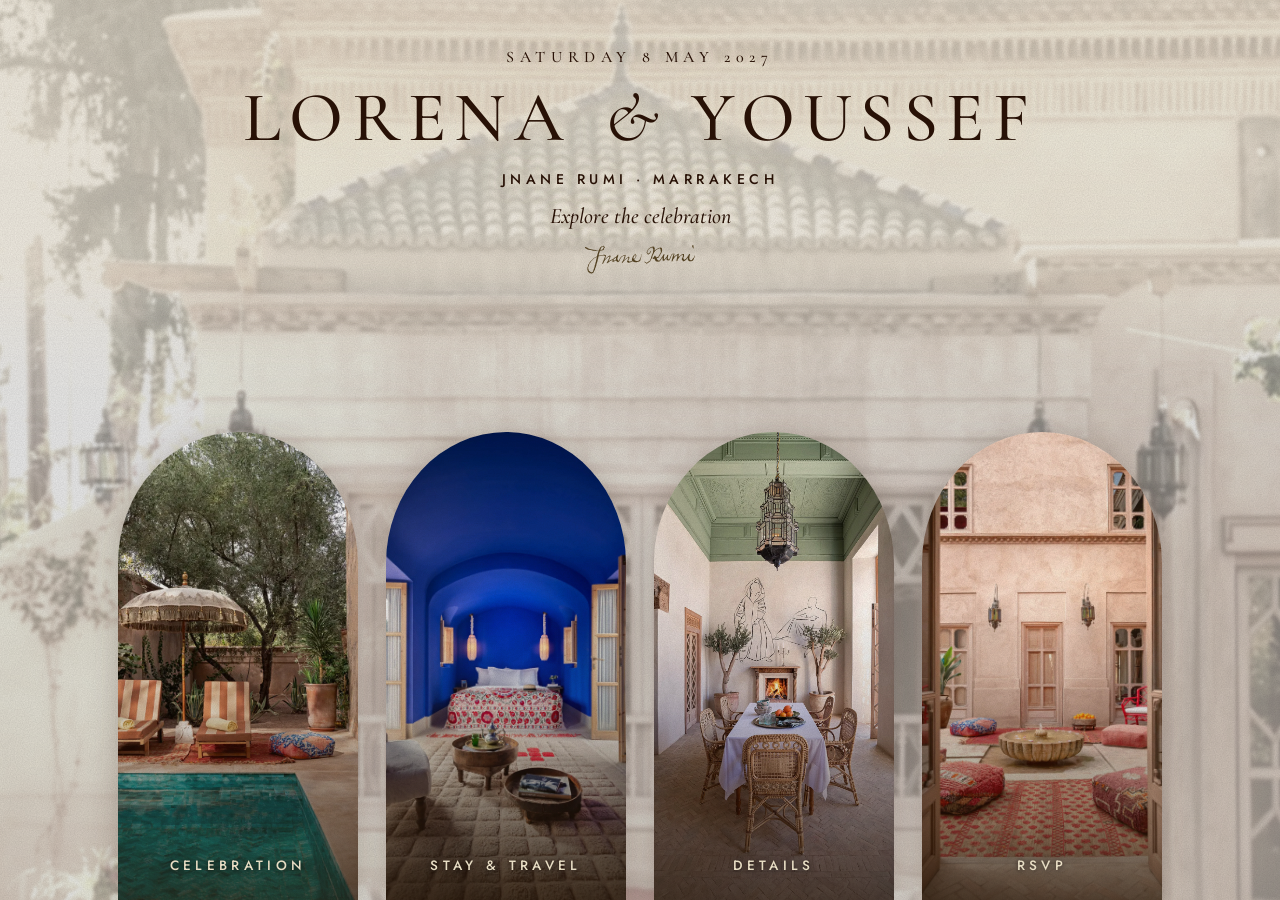
==== docs/index.html @ b81b7861 "Lorena & Youssef wedding site Static multi-page site (GitHub Pages from docs/), RSVP form posting to" ====
<!doctype html>
<html lang="en">
<head>
<meta charset="utf-8">
<meta name="viewport" content="width=device-width,initial-scale=1">
<title>Lorena &amp; Youssef · 8 May 2027 · Marrakech</title>
<meta name="description" content="Lorena and Youssef are getting married at Jnane Rumi, Marrakech — Thursday 6 to Saturday 8 May 2027.">
<meta name="robots" content="noindex,nofollow">
<meta name="theme-color" content="#2A1808">
<meta property="og:type" content="website">
<meta property="og:title" content="Lorena &amp; Youssef · 8 May 2027">
<meta property="og:description" content="Join us at Jnane Rumi, Marrakech. Schedule, where to stay and RSVP.">
<meta property="og:url" content="https://lorenaandyoussef.com/">
<meta property="og:image" content="https://lorenaandyoussef.com/assets/img/og.jpg">
<link rel="icon" href="assets/img/favicon.svg" type="image/svg+xml">
<link rel="preconnect" href="https://fonts.googleapis.com">
<link rel="preconnect" href="https://fonts.gstatic.com" crossorigin>
<link href="https://fonts.googleapis.com/css2?family=Cormorant+Garamond:ital,wght@0,400;0,500;0,600;1,400;1,500&family=Jost:wght@300;400;500&display=swap" rel="stylesheet">
<link rel="stylesheet" href="assets/site.css">
<link rel="preload" as="image" href="assets/img/hero.webp">
</head>
<body class="home">
<a class="skip" href="#doors">Skip to the menu</a>
<div class="hero-bg" aria-hidden="true"></div>
<div class="veil" aria-hidden="true"></div>

<header class="hero">
  <p class="date">Saturday 8 May 2027</p>
  <h1>Lorena <span class="amp">&amp;</span> Youssef</h1>
  <p class="where">Jnane Rumi · Marrakech</p>
  <p class="hint">Explore the celebration</p>
  <img class="logo" src="assets/img/jnane-rumi.svg" alt="Jnane Rumi" width="110" height="29">
</header>

<nav aria-label="Main">
  <ul class="doors" id="doors">
    <li><a class="door" href="celebration.html"><img src="assets/img/pool.webp" alt=""><span>Celebration</span></a></li>
    <li><a class="door" href="stay.html"><img src="assets/img/blue-room.webp" alt=""><span>Stay &amp; Travel</span></a></li>
    <li><a class="door" href="details.html"><img src="assets/img/dining.webp" alt=""><span>Details</span></a></li>
    <li><a class="door" href="rsvp.html"><img src="assets/img/courtyard.webp" alt=""><span>RSVP</span></a></li>
  </ul>
</nav>
<div class="grain" aria-hidden="true"></div>
</body>
</html>
---- docs/assets/site.css ----
/* Lorena & Youssef — shared styles */
@view-transition{navigation:auto}

:root{
  --serif:'Cormorant Garamond',Georgia,serif;
  --sans:'Jost',system-ui,sans-serif;
  --ink:#F6EBD0;
  --ink-soft:rgba(246,235,208,.78);
  --line:rgba(246,235,208,.28);
  --dark:#2A1206;
  --cream:#F6ECD8;
  --acc:#E3B26A;
  --bg:#2A1808;
  --shade:rgba(32,18,6,.72);
}
/* per-room accents (the "rooms" of the riad) */
body.celebration{--acc:#EBBB62;--bg:#1E2A4F}
body.stay{--acc:#E9D9A0;--bg:#12402A}
body.details{--acc:#D19A45;--bg:#2A1808}
body.rsvp{--acc:#E2A08D;--bg:#3A1510}

*{box-sizing:border-box;margin:0;padding:0}
html{scroll-behavior:smooth;scroll-padding-top:150px;-webkit-text-size-adjust:100%}
body{font-family:var(--sans);font-weight:300;color:var(--ink);background:var(--bg);min-height:100vh;overflow-x:clip;-webkit-font-smoothing:antialiased;line-height:1.5}
img{display:block;max-width:100%}
a{color:inherit}
button{font:inherit;color:inherit;background:none;border:0;cursor:pointer}
:focus-visible{outline:2px solid var(--acc);outline-offset:3px}
.sr-only{position:absolute;width:1px;height:1px;overflow:hidden;clip:rect(0 0 0 0);white-space:nowrap}
.skip{position:absolute;left:12px;top:-60px;z-index:100;background:var(--cream);color:var(--dark);padding:10px 16px;text-decoration:none}
.skip:focus{top:12px}

/* film grain over everything */
.grain{position:fixed;inset:0;pointer-events:none;z-index:60;opacity:.2;mix-blend-mode:multiply;
  background-image:url("data:image/svg+xml;utf8,<svg xmlns='http://www.w3.org/2000/svg' width='260' height='260'><filter id='n'><feTurbulence type='fractalNoise' baseFrequency='.85' numOctaves='3' stitchTiles='stitch'/><feColorMatrix values='0 0 0 0 0  0 0 0 0 0  0 0 0 0 0  0 0 0 .55 0'/></filter><rect width='100%' height='100%' filter='url(%23n)'/></svg>")}

/* ───────── Interior pages: photo backdrop ───────── */
.room{position:fixed;inset:0;z-index:-1;background:var(--bg) center/cover no-repeat;view-transition-name:room}
.room::after{content:"";position:absolute;inset:0;
  background:radial-gradient(ellipse 70% 85% at 50% 40%,rgba(28,15,5,.4),rgba(28,15,5,0) 70%),
             linear-gradient(to bottom,rgba(32,18,6,.7),rgba(32,18,6,.72) 40%,rgba(32,18,6,.86))}
main{text-shadow:0 1px 2px rgba(20,10,3,.55),0 0 22px rgba(20,10,3,.45)}

/* ───────── Header (every interior page) ───────── */
.topbar{position:fixed;top:0;left:0;right:0;z-index:20;display:flex;align-items:center;justify-content:space-between;gap:24px;
  height:76px;padding:0 clamp(18px,4vw,48px);
  background:rgba(24,12,4,.8);-webkit-backdrop-filter:blur(10px);backdrop-filter:blur(10px);border-bottom:1px solid rgba(246,235,208,.12);view-transition-name:topbar}
.brand{font-family:var(--serif);font-weight:500;font-size:22px;letter-spacing:.1em;text-decoration:none;white-space:nowrap;text-shadow:0 1px 8px rgba(0,0,0,.5)}
.brand:hover{opacity:.8}
.nav{display:flex;gap:clamp(18px,3vw,40px);list-style:none}
.nav a{display:block;font-size:12px;font-weight:500;letter-spacing:.28em;text-transform:uppercase;text-decoration:none;white-space:nowrap;
  padding:8px 0;border-bottom:1px solid transparent;opacity:.8;transition:opacity .3s,border-color .3s;text-shadow:0 1px 6px rgba(0,0,0,.6)}
.nav a:hover{opacity:1}
.nav a[aria-current=page]{opacity:1;border-color:var(--acc)}

/* ───────── Layout & type ───────── */
.wrap{max-width:960px;margin:0 auto;padding:132px clamp(22px,7vw,110px) 90px}
.center{text-align:center}
.eyebrow{font-size:12px;font-weight:400;letter-spacing:.3em;text-transform:uppercase;margin:12px 0}
.title{font-family:var(--serif);font-weight:500;font-size:clamp(40px,6vw,76px);line-height:1.02;margin-bottom:14px}
.title.sm{font-size:clamp(30px,4vw,40px)}
.sub{font-family:var(--serif);font-style:italic;font-size:clamp(21px,2.5vw,30px);line-height:1.3;margin-bottom:28px}
.item{font-family:var(--serif);font-weight:500;font-size:clamp(23px,2.5vw,30px);line-height:1.2}
.note{font-size:14px;letter-spacing:.06em;margin:5px 0;color:var(--ink-soft)}
.note.it{font-family:var(--serif);font-style:italic;font-size:17px;letter-spacing:.02em}
.body{font-size:17px;letter-spacing:.04em;line-height:1.7;margin:8px 0}
.rule{width:34px;height:1px;background:currentColor;margin:14px auto}
.split{height:1px;background:var(--line);margin:56px 0}
.link{font-family:var(--serif);font-style:italic;font-size:21px;text-decoration:none;border-bottom:1px solid currentColor;display:inline-block;margin:10px 18px 10px 0}
.link:hover{color:var(--acc)}
.center .link{margin:10px 12px}
.btn{display:inline-block;border:1px solid currentColor;padding:15px 44px;letter-spacing:.3em;font-size:13px;font-weight:400;text-transform:uppercase;text-decoration:none;transition:background .3s,color .3s}
.btn:hover{background:var(--ink);color:var(--dark);text-shadow:none}
.btn.solid{background:var(--ink);color:var(--dark);text-shadow:none;font-family:var(--serif);font-size:21px;letter-spacing:.05em;text-transform:none}
.btn.solid:hover{background:var(--acc)}
.btn[disabled]{opacity:.6;cursor:wait}
.actions{margin-top:30px;display:flex;flex-wrap:wrap;gap:8px 4px;align-items:center;justify-content:center}

.rows .row{display:grid;grid-template-columns:minmax(120px,190px) 1fr;gap:6px 34px;align-items:baseline;padding:15px 0;border-bottom:1px solid var(--line)}
.rows .row:last-child{border-bottom:0}
.rows .t{text-align:right}
.rows.plain .row{grid-template-columns:1fr}
.grid2{display:grid;grid-template-columns:1fr 1fr;gap:40px 56px}

/* ───────── Celebration: day sub-nav + sections ───────── */
.days{position:sticky;top:76px;z-index:15;display:flex;justify-content:center;gap:clamp(16px,4vw,40px);padding:12px 16px 14px;margin:0 calc(50% - 50vw) 10px;
  background:rgba(24,12,4,.8);-webkit-backdrop-filter:blur(10px);backdrop-filter:blur(10px);border-bottom:1px solid rgba(246,235,208,.12)}
.days a{font-family:var(--serif);font-style:italic;font-size:22px;text-decoration:none;border-bottom:1px solid transparent;padding-bottom:3px;opacity:.85}
.days a:hover,.days a.on{opacity:1;border-color:var(--acc)}
.days small{font-family:var(--sans);font-style:normal;font-size:11px;letter-spacing:.2em;margin-left:6px;opacity:.8}
.day{padding:56px 0 30px;border-top:1px solid var(--line)}
.day:first-of-type{border-top:0;padding-top:26px}
.day .rows{max-width:640px;margin:0 auto 20px;text-align:left}
.tag{display:inline-block;font-size:11px;letter-spacing:.24em;text-transform:uppercase;border:1px solid var(--acc);color:var(--acc);padding:3px 10px;margin-top:6px}
.place{font-family:var(--serif);font-size:32px}
.time{font-family:var(--serif);font-size:34px;margin:10px 0}

/* ───────── Stay ───────── */
.hotels{margin:40px 0 0}
.hotel .num{font-size:12px;letter-spacing:.3em;color:var(--acc)}
.hotel .item{margin:4px 0 2px}
.hotel .link{font-size:19px}
#staymap{height:clamp(340px,52vh,520px);margin:30px 0 8px;border-radius:6px;overflow:hidden;border:1px solid var(--line);box-shadow:0 20px 60px rgba(10,5,1,.45);background:#2a2318}
#staymap .leaflet-tile-pane{filter:sepia(.45) saturate(.6) brightness(.97) contrast(.9)}
#staymap .leaflet-control-attribution{background:rgba(246,236,216,.8);color:#3A1E12;font-size:10px;text-shadow:none}
#staymap .leaflet-control-attribution a{color:#3A1E12}
#staymap .leaflet-bar a{background:var(--cream);color:var(--dark);text-shadow:none}
.mpin{display:flex;align-items:center;justify-content:center;width:24px;height:24px;border-radius:50%;font-weight:500;font-size:11px;color:#12402A;background:#F3EBCB;border:2px solid #12402A;box-shadow:0 2px 8px rgba(0,0,0,.4);text-shadow:none}
.mvenue{width:22px;height:22px;background:#E9D9A0;border:3px solid var(--dark);border-radius:50% 50% 50% 0;transform:rotate(-45deg);box-shadow:0 3px 10px rgba(0,0,0,.5)}
.mlabel{font-family:var(--serif);font-style:italic;font-size:17px;color:var(--dark);white-space:nowrap;text-shadow:0 0 4px var(--cream),0 0 10px var(--cream),0 0 16px var(--cream);pointer-events:none;transform:translate(-50%,-50%)}
.mlabel.v{font-style:normal;font-weight:600;font-size:14px;letter-spacing:.08em;text-transform:uppercase;position:absolute;left:18px;top:-30px;transform:none}
.leaflet-popup-content-wrapper,.leaflet-popup-tip{background:var(--cream);color:var(--dark);text-shadow:none;border-radius:4px}
.leaflet-popup-content{font-family:var(--sans);font-size:13px;margin:12px 16px;line-height:1.5}
.leaflet-popup-content b{font-family:var(--serif);font-size:18px;font-weight:500;display:block}
.areas{display:grid;grid-template-columns:repeat(2,minmax(0,1fr));gap:28px 34px;margin:30px 0 10px}
.area{all:unset;cursor:pointer;display:block}
.area:focus-visible{outline:2px solid var(--acc);outline-offset:6px}
.area .sw{display:inline-block;width:10px;height:10px;border-radius:50%;margin-right:10px;vertical-align:middle}
.area h3{font-family:var(--serif);font-weight:500;font-size:26px;margin:6px 0 2px}
.area .km{font-size:12px;letter-spacing:.24em;text-transform:uppercase}
.area p{font-size:15px;line-height:1.6;letter-spacing:.03em}
.area:hover h3{text-decoration:underline;text-underline-offset:5px;text-decoration-thickness:1px}

/* ───────── Details ───────── */
.dress .row{grid-template-columns:1fr 1fr}
.facts{display:grid;grid-template-columns:repeat(2,minmax(0,1fr));gap:26px 48px;margin-top:20px}
.facts h3{font-family:var(--serif);font-weight:500;font-size:24px;margin-bottom:4px}
.facts p{font-size:15px;line-height:1.65;letter-spacing:.03em;color:var(--ink-soft)}

/* ───────── RSVP form ───────── */
.form{max-width:680px;margin:0 auto;text-align:left}
.formrow{display:grid;grid-template-columns:1fr 1fr;gap:0 22px}
.field{display:flex;flex-direction:column;gap:7px;margin-bottom:18px}
.field label,.resp legend{font-family:var(--serif);font-size:19px}
.field .hint{font-size:13px;color:var(--ink-soft);letter-spacing:.04em}
.field input,.field textarea{width:100%;padding:13px 14px;font:inherit;font-size:16px;background:rgba(32,18,6,.55);color:var(--ink);border:1px solid rgba(246,235,208,.45);border-radius:2px;text-shadow:none}
.field input:focus,.field textarea:focus{border-color:var(--acc);outline:0;box-shadow:0 0 0 1px var(--acc)}
.field textarea{min-height:92px;resize:vertical}
.field.hp{position:absolute;left:-9999px;width:1px;height:1px;overflow:hidden}
.resp{border:0;border-bottom:1px solid var(--line);padding:16px 0;display:grid;grid-template-columns:1fr auto;gap:8px 20px;align-items:center}
.resp legend{float:left;width:100%;padding:0}
.resp legend .item{display:block}
.resp .yn{display:flex;gap:22px}
.resp .yn label{display:flex;gap:8px;align-items:center;cursor:pointer;font-size:16px}
.resp input{appearance:none;-webkit-appearance:none;width:22px;height:22px;border:1px solid currentColor;border-radius:50%;display:grid;place-content:center;cursor:pointer;margin:0}
.resp input::after{content:"";width:12px;height:12px;border-radius:50%;background:currentColor;transform:scale(0);transition:transform .2s}
.resp input:checked::after{transform:scale(1)}
.resp input:focus-visible{outline:2px solid var(--acc);outline-offset:3px}
.msg{min-height:1.5em;color:#FFD3B8;font-size:15px;margin:8px 0}
.msg.ok{color:var(--ink-soft)}
.shake{animation:shake .4s}
@keyframes shake{25%{transform:translateX(-6px)}75%{transform:translateX(6px)}}
.plans{max-width:540px;margin:10px auto 14px}
.plans .row{grid-template-columns:1fr auto;gap:20px}
.notice{border:1px solid var(--acc);padding:14px 18px;margin:0 auto 26px;max-width:680px;font-size:15px;text-align:left}
[hidden]{display:none!important}

/* ───────── Footer ───────── */
.next{display:flex;justify-content:space-between;align-items:baseline;gap:20px;max-width:640px;margin:80px auto 0;padding-top:28px;border-top:1px solid var(--line);text-decoration:none}
.next .lbl{font-size:12px;letter-spacing:.3em;text-transform:uppercase}
.next .to{font-family:var(--serif);font-style:italic;font-size:clamp(24px,3vw,34px);transition:transform .35s}
.next:hover .to{transform:translateX(8px)}
.foot{text-align:center;margin-top:44px;font-size:13px;letter-spacing:.08em;color:var(--ink-soft)}
.foot a{text-underline-offset:4px}

/* ───────── Home ───────── */
body.home{background:#E9D6B8;color:var(--dark);overflow:hidden;height:100vh;height:100dvh}
.home .hero-bg{position:fixed;inset:0;background:url(img/hero.webp) center 40%/cover;filter:brightness(1.45) saturate(.3) contrast(.82) blur(1.5px);transform:scale(1.03)}
.home .hero-bg::after{content:"";position:absolute;inset:0;background:linear-gradient(to bottom,rgba(246,235,212,.25),rgba(240,220,190,.35) 30%,rgba(232,205,170,.42) 55%,rgba(220,185,148,.55))}
.home .veil{position:fixed;left:0;right:0;top:0;height:52vh;pointer-events:none;
  background:linear-gradient(to bottom,rgba(246,236,216,.62),rgba(246,236,216,.5) 55%,rgba(246,236,216,0));
  -webkit-mask-image:linear-gradient(to bottom,#000 60%,transparent);mask-image:linear-gradient(to bottom,#000 60%,transparent)}
.hero{position:relative;z-index:2;text-align:center;padding-top:5vh;text-shadow:0 0 12px rgba(246,235,212,.95),0 0 28px rgba(246,235,212,.8)}
.hero .date{font-family:var(--serif);font-weight:500;font-size:16px;letter-spacing:.35em;text-transform:uppercase;margin-bottom:14px}
.hero h1{font-family:var(--serif);font-weight:500;font-size:clamp(30px,5.5vw,82px);letter-spacing:.12em;text-transform:uppercase;line-height:1;white-space:nowrap}
.hero h1 .amp{font-style:italic;font-weight:400;letter-spacing:0;padding:0 .12em}
.hero .where{font-size:14px;font-weight:500;letter-spacing:.32em;text-transform:uppercase;margin:16px 0 10px}
.hero .hint{font-family:var(--serif);font-style:italic;font-size:22px;font-weight:500}
.hero .logo{width:110px;margin:12px auto 0;filter:brightness(.3) sepia(1) saturate(2.2) brightness(.75)}
.doors{position:fixed;z-index:3;left:0;right:0;bottom:0;height:52vh;display:flex;justify-content:center;align-items:flex-end;gap:28px;padding:0 clamp(20px,5vw,80px);list-style:none}
.doors li{flex:1;max-width:240px;height:100%}
.door{display:block;position:relative;height:100%;border-radius:50% 50% 0 0/28% 28% 0 0;overflow:hidden;box-shadow:0 4px 30px rgba(58,30,18,.25);transition:transform .5s,box-shadow .5s;text-decoration:none}
.door:hover,.door:focus-visible{transform:translateY(-12px);box-shadow:0 8px 50px rgba(58,30,18,.4)}
.door img{width:100%;height:100%;object-fit:cover}
.door::after{content:"";position:absolute;inset:0;background:linear-gradient(to top,rgba(42,24,8,.75),rgba(42,24,8,.15) 40%,transparent 65%)}
.door span{position:absolute;z-index:1;left:0;right:0;bottom:24px;text-align:center;font-size:13.5px;font-weight:500;letter-spacing:.32em;text-transform:uppercase;color:var(--ink);text-shadow:0 1px 6px rgba(0,0,0,.7)}

/* ───────── 404 ───────── */
.lost{min-height:100vh;display:flex;flex-direction:column;align-items:center;justify-content:center;text-align:center;padding:40px 22px}

/* ───────── Small screens ───────── */
@media (max-width:760px){
  html{scroll-padding-top:170px}
  .topbar{height:auto;flex-direction:column;gap:6px;padding:12px 16px 14px}
  .brand{font-size:19px}
  .nav{gap:18px;flex-wrap:wrap;justify-content:center}
  .nav a{font-size:10.5px;letter-spacing:.18em;padding:6px 0}
  .wrap{padding-top:124px}
  .days{top:90px}
  .days a{font-size:19px}
  .grid2,.formrow,.areas,.facts,.dress .row,.rows .row{grid-template-columns:1fr}
  .rows .t{text-align:left}
  .resp{grid-template-columns:1fr}
  body.home{overflow:auto;height:auto;min-height:100dvh}
  .hero{padding-top:7vh}
  .hero h1{font-size:clamp(24px,8vw,50px);white-space:normal}
  .doors{position:relative;height:auto;display:grid;grid-template-columns:1fr 1fr;gap:14px;padding:28px 16px 24px}
  .doors li{max-width:none;height:auto}
  .door{aspect-ratio:3/4}
  .door span{font-size:11px;letter-spacing:.24em;bottom:16px}
}
@media (prefers-reduced-motion:reduce){
  *,*::before,*::after{animation:none!important;transition:none!important;scroll-behavior:auto!important}
  @view-transition{navigation:none}
}
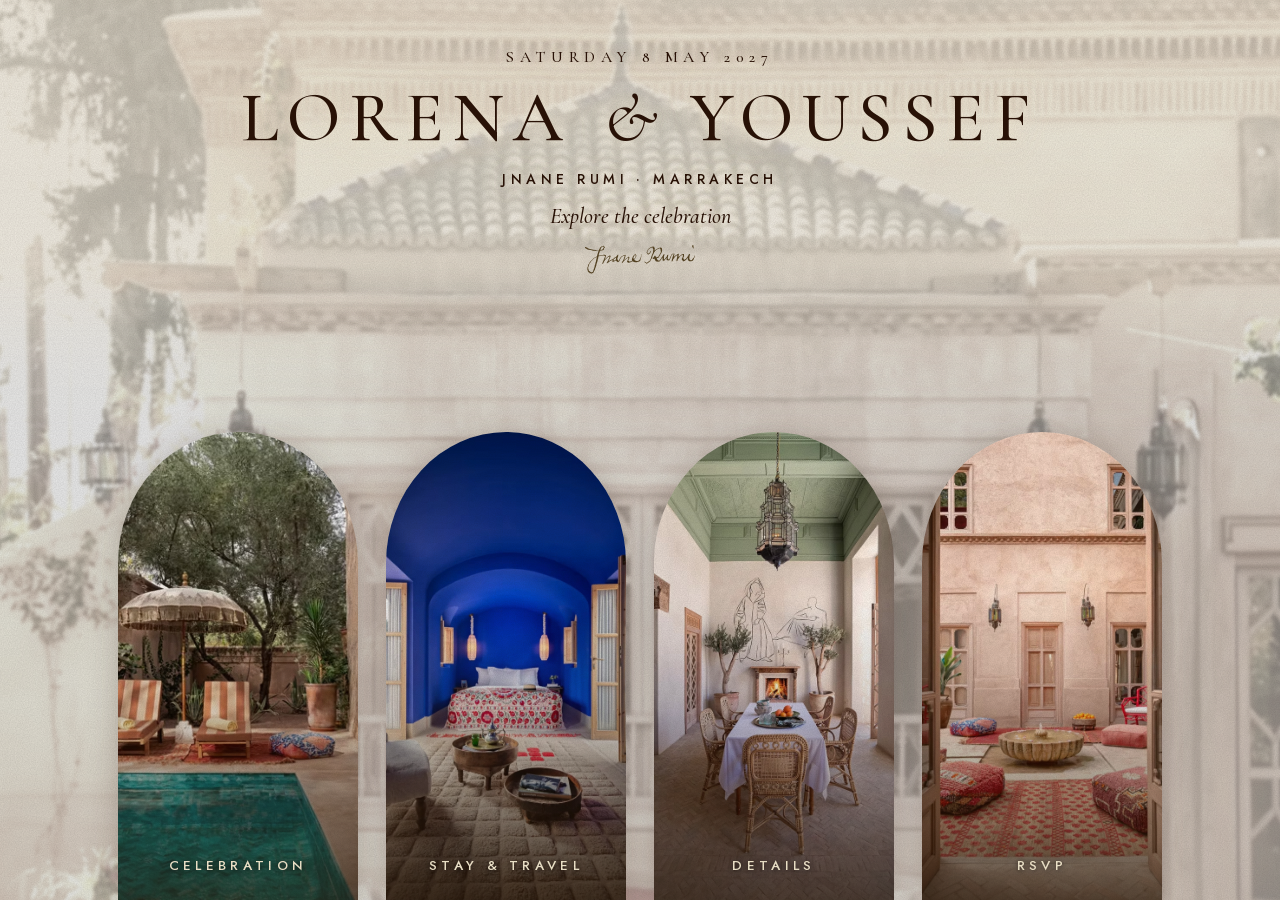
==== commit dabedd0f: "Faster loading and plus-one RSVPs - Door photos use 720px AVIFs; page backgrounds use AVIF (WebP fal" ====
--- a/docs/index.html
+++ b/docs/index.html
@@ -13,11 +13,9 @@
 <meta property="og:url" content="https://lorenaandyoussef.com/">
 <meta property="og:image" content="https://lorenaandyoussef.com/assets/img/og.jpg">
 <link rel="icon" href="assets/img/favicon.svg" type="image/svg+xml">
-<link rel="preconnect" href="https://fonts.googleapis.com">
-<link rel="preconnect" href="https://fonts.gstatic.com" crossorigin>
-<link href="https://fonts.googleapis.com/css2?family=Cormorant+Garamond:ital,wght@0,400;0,500;0,600;1,400;1,500&family=Jost:wght@300;400;500&display=swap" rel="stylesheet">
+<link rel="preload" href="assets/fonts/cormorant-normal-latin.woff2" as="font" type="font/woff2" crossorigin>
 <link rel="stylesheet" href="assets/site.css">
-<link rel="preload" as="image" href="assets/img/hero.webp">
+<link rel="preload" href="assets/img/bg-hero.avif" as="image" type="image/avif">
 </head>
 <body class="home">
 <a class="skip" href="#doors">Skip to the menu</a>
@@ -34,10 +32,10 @@
 
 <nav aria-label="Main">
   <ul class="doors" id="doors">
-    <li><a class="door" href="celebration.html"><img src="assets/img/pool.webp" alt=""><span>Celebration</span></a></li>
-    <li><a class="door" href="stay.html"><img src="assets/img/blue-room.webp" alt=""><span>Stay &amp; Travel</span></a></li>
-    <li><a class="door" href="details.html"><img src="assets/img/dining.webp" alt=""><span>Details</span></a></li>
-    <li><a class="door" href="rsvp.html"><img src="assets/img/courtyard.webp" alt=""><span>RSVP</span></a></li>
+    <li><a class="door" href="celebration.html"><picture><source srcset="assets/img/door-pool.avif" type="image/avif"><img src="assets/img/pool.webp" alt="" width="480" height="720" decoding="async" fetchpriority="high"></picture><span>Celebration</span></a></li>
+    <li><a class="door" href="stay.html"><picture><source srcset="assets/img/door-blue-room.avif" type="image/avif"><img src="assets/img/blue-room.webp" alt="" width="480" height="720" decoding="async" fetchpriority="high"></picture><span>Stay &amp; Travel</span></a></li>
+    <li><a class="door" href="details.html"><picture><source srcset="assets/img/door-dining.avif" type="image/avif"><img src="assets/img/dining.webp" alt="" width="480" height="720" decoding="async" fetchpriority="high"></picture><span>Details</span></a></li>
+    <li><a class="door" href="rsvp.html"><picture><source srcset="assets/img/door-courtyard.avif" type="image/avif"><img src="assets/img/courtyard.webp" alt="" width="480" height="720" decoding="async" fetchpriority="high"></picture><span>RSVP</span></a></li>
   </ul>
 </nav>
 <div class="grain" aria-hidden="true"></div>
--- a/docs/assets/site.css
+++ b/docs/assets/site.css
@@ -1,5 +1,13 @@
 /* Lorena & Youssef — shared styles */
 @view-transition{navigation:auto}
+
+/* fonts: self-hosted Cormorant Garamond + Jost (SIL OFL), latin + latin-ext */
+@font-face{font-family:'Cormorant Garamond';font-style:italic;font-weight:400 500;font-display:swap;src:url(fonts/cormorant-italic-latin.woff2) format('woff2');unicode-range:U+0000-00FF, U+0131, U+0152-0153, U+02BB-02BC, U+02C6, U+02DA, U+02DC, U+0304, U+0308, U+0329, U+2000-206F, U+20AC, U+2122, U+2191, U+2193, U+2212, U+2215, U+FEFF, U+FFFD}
+@font-face{font-family:'Cormorant Garamond';font-style:normal;font-weight:400 600;font-display:swap;src:url(fonts/cormorant-normal-latin.woff2) format('woff2');unicode-range:U+0000-00FF, U+0131, U+0152-0153, U+02BB-02BC, U+02C6, U+02DA, U+02DC, U+0304, U+0308, U+0329, U+2000-206F, U+20AC, U+2122, U+2191, U+2193, U+2212, U+2215, U+FEFF, U+FFFD}
+@font-face{font-family:'Jost';font-style:normal;font-weight:300 500;font-display:swap;src:url(fonts/jost-normal-latin.woff2) format('woff2');unicode-range:U+0000-00FF, U+0131, U+0152-0153, U+02BB-02BC, U+02C6, U+02DA, U+02DC, U+0304, U+0308, U+0329, U+2000-206F, U+20AC, U+2122, U+2191, U+2193, U+2212, U+2215, U+FEFF, U+FFFD}
+@font-face{font-family:'Cormorant Garamond';font-style:italic;font-weight:400 500;font-display:swap;src:url(fonts/cormorant-italic-latin-ext.woff2) format('woff2');unicode-range:U+0100-02BA, U+02BD-02C5, U+02C7-02CC, U+02CE-02D7, U+02DD-02FF, U+0304, U+0308, U+0329, U+1D00-1DBF, U+1E00-1E9F, U+1EF2-1EFF, U+2020, U+20A0-20AB, U+20AD-20C4, U+2113, U+2C60-2C7F, U+A720-A7FF}
+@font-face{font-family:'Cormorant Garamond';font-style:normal;font-weight:400 600;font-display:swap;src:url(fonts/cormorant-normal-latin-ext.woff2) format('woff2');unicode-range:U+0100-02BA, U+02BD-02C5, U+02C7-02CC, U+02CE-02D7, U+02DD-02FF, U+0304, U+0308, U+0329, U+1D00-1DBF, U+1E00-1E9F, U+1EF2-1EFF, U+2020, U+20A0-20AB, U+20AD-20C4, U+2113, U+2C60-2C7F, U+A720-A7FF}
+@font-face{font-family:'Jost';font-style:normal;font-weight:300 500;font-display:swap;src:url(fonts/jost-normal-latin-ext.woff2) format('woff2');unicode-range:U+0100-02BA, U+02BD-02C5, U+02C7-02CC, U+02CE-02D7, U+02DD-02FF, U+0304, U+0308, U+0329, U+1D00-1DBF, U+1E00-1E9F, U+1EF2-1EFF, U+2020, U+20A0-20AB, U+20AD-20C4, U+2113, U+2C60-2C7F, U+A720-A7FF}
 
 :root{
   --serif:'Cormorant Garamond',Georgia,serif;
@@ -39,6 +47,10 @@
 .room::after{content:"";position:absolute;inset:0;
   background:radial-gradient(ellipse 70% 85% at 50% 40%,rgba(28,15,5,.4),rgba(28,15,5,0) 70%),
              linear-gradient(to bottom,rgba(32,18,6,.7),rgba(32,18,6,.72) 40%,rgba(32,18,6,.86))}
+body.celebration .room{background-image:url(img/pool.webp);background-image:image-set(url(img/bg-pool.avif) type("image/avif"),url(img/pool.webp) type("image/webp"))}
+body.stay .room{background-image:url(img/blue-room.webp);background-image:image-set(url(img/bg-blue-room.avif) type("image/avif"),url(img/blue-room.webp) type("image/webp"))}
+body.details .room{background-image:url(img/dining.webp);background-image:image-set(url(img/bg-dining.avif) type("image/avif"),url(img/dining.webp) type("image/webp"))}
+body.rsvp .room{background-image:url(img/courtyard.webp);background-image:image-set(url(img/bg-courtyard.avif) type("image/avif"),url(img/courtyard.webp) type("image/webp"))}
 main{text-shadow:0 1px 2px rgba(20,10,3,.55),0 0 22px rgba(20,10,3,.45)}
 
 /* ───────── Header (every interior page) ───────── */
@@ -140,6 +152,7 @@
 .resp{border:0;border-bottom:1px solid var(--line);padding:16px 0;display:grid;grid-template-columns:1fr auto;gap:8px 20px;align-items:center}
 .resp legend{float:left;width:100%;padding:0}
 .resp legend .item{display:block}
+.resp legend .note{display:block;font-family:var(--sans)}
 .resp .yn{display:flex;gap:22px}
 .resp .yn label{display:flex;gap:8px;align-items:center;cursor:pointer;font-size:16px}
 .resp input{appearance:none;-webkit-appearance:none;width:22px;height:22px;border:1px solid currentColor;border-radius:50%;display:grid;place-content:center;cursor:pointer;margin:0}
@@ -165,7 +178,7 @@
 
 /* ───────── Home ───────── */
 body.home{background:#E9D6B8;color:var(--dark);overflow:hidden;height:100vh;height:100dvh}
-.home .hero-bg{position:fixed;inset:0;background:url(img/hero.webp) center 40%/cover;filter:brightness(1.45) saturate(.3) contrast(.82) blur(1.5px);transform:scale(1.03)}
+.home .hero-bg{position:fixed;inset:0;background:url(img/hero.webp) center 40%/cover;background-image:url(img/hero.webp);background-image:image-set(url(img/bg-hero.avif) type("image/avif"),url(img/hero.webp) type("image/webp"));filter:brightness(1.45) saturate(.3) contrast(.82) blur(1.5px);transform:scale(1.03)}
 .home .hero-bg::after{content:"";position:absolute;inset:0;background:linear-gradient(to bottom,rgba(246,235,212,.25),rgba(240,220,190,.35) 30%,rgba(232,205,170,.42) 55%,rgba(220,185,148,.55))}
 .home .veil{position:fixed;left:0;right:0;top:0;height:52vh;pointer-events:none;
   background:linear-gradient(to bottom,rgba(246,236,216,.62),rgba(246,236,216,.5) 55%,rgba(246,236,216,0));
@@ -181,6 +194,7 @@
 .doors li{flex:1;max-width:240px;height:100%}
 .door{display:block;position:relative;height:100%;border-radius:50% 50% 0 0/28% 28% 0 0;overflow:hidden;box-shadow:0 4px 30px rgba(58,30,18,.25);transition:transform .5s,box-shadow .5s;text-decoration:none}
 .door:hover,.door:focus-visible{transform:translateY(-12px);box-shadow:0 8px 50px rgba(58,30,18,.4)}
+.door picture{display:block;height:100%}
 .door img{width:100%;height:100%;object-fit:cover}
 .door::after{content:"";position:absolute;inset:0;background:linear-gradient(to top,rgba(42,24,8,.75),rgba(42,24,8,.15) 40%,transparent 65%)}
 .door span{position:absolute;z-index:1;left:0;right:0;bottom:24px;text-align:center;font-size:13.5px;font-weight:500;letter-spacing:.32em;text-transform:uppercase;color:var(--ink);text-shadow:0 1px 6px rgba(0,0,0,.7)}
